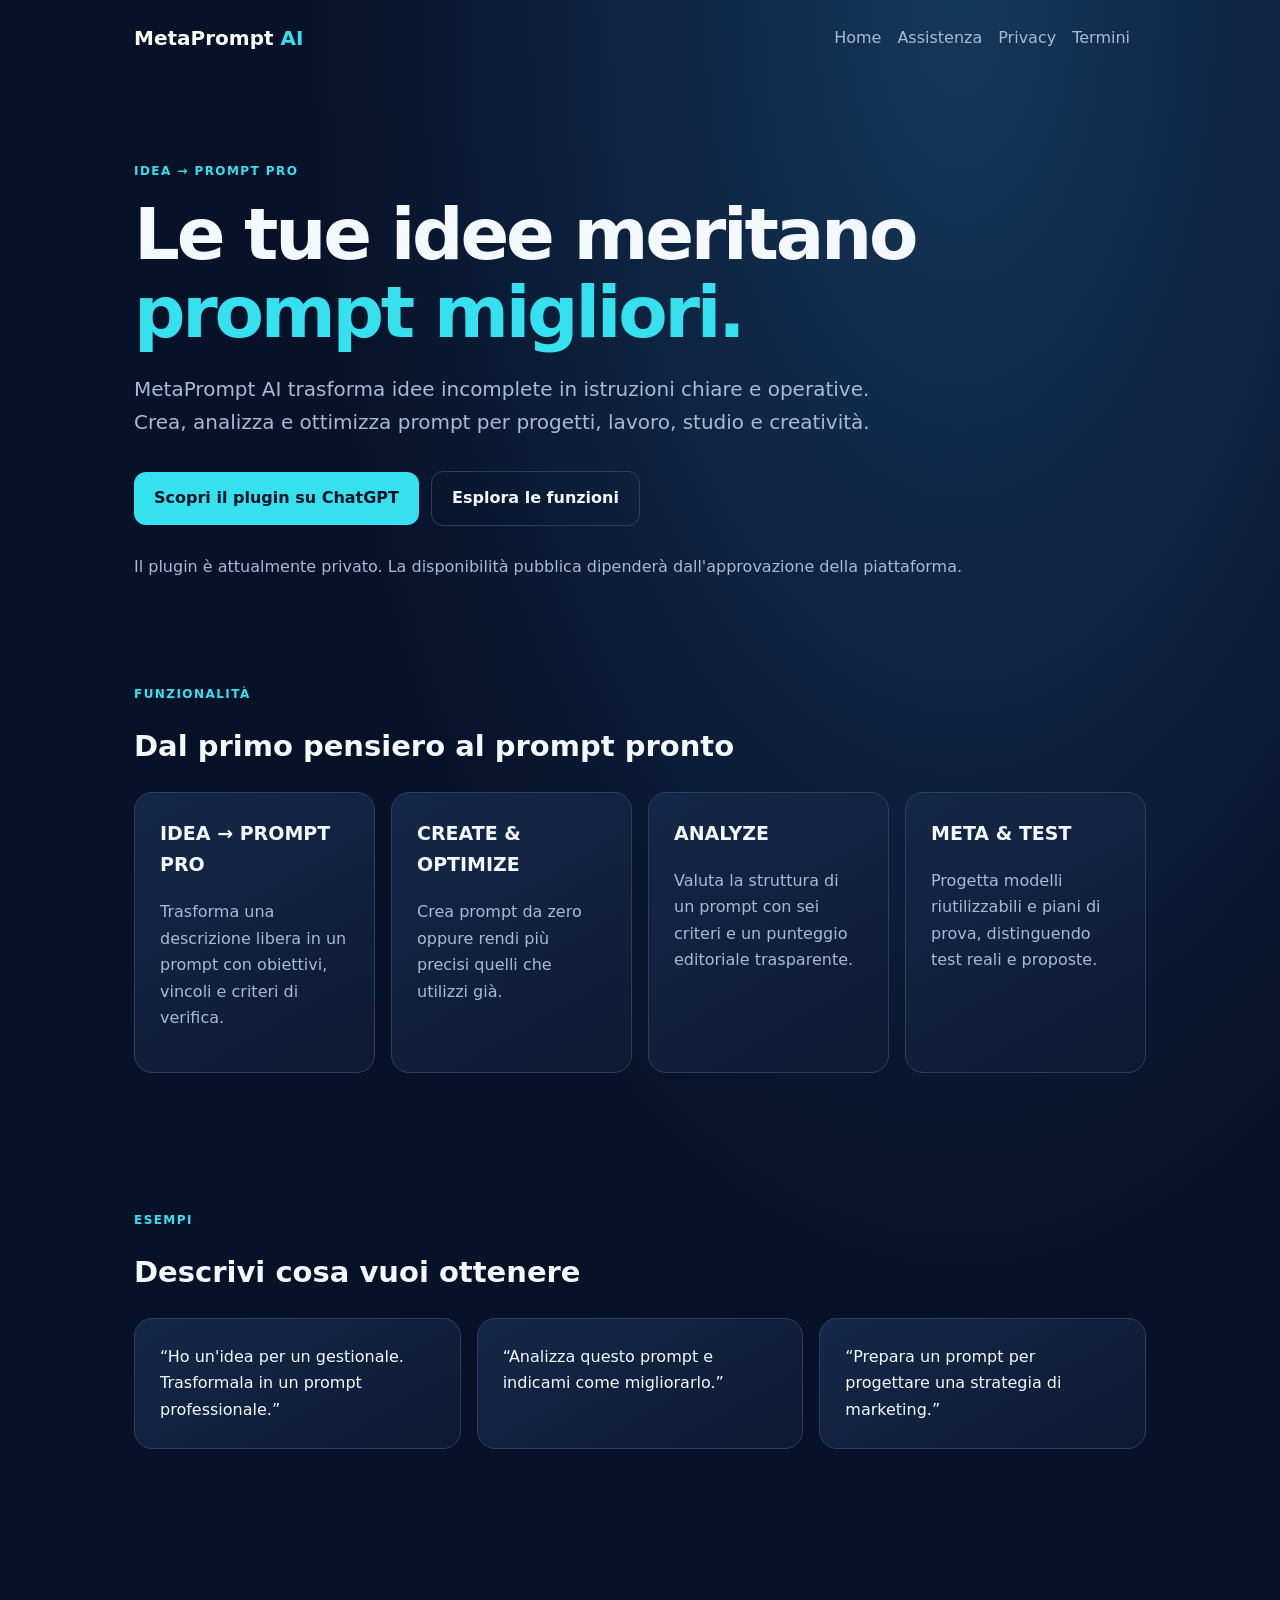
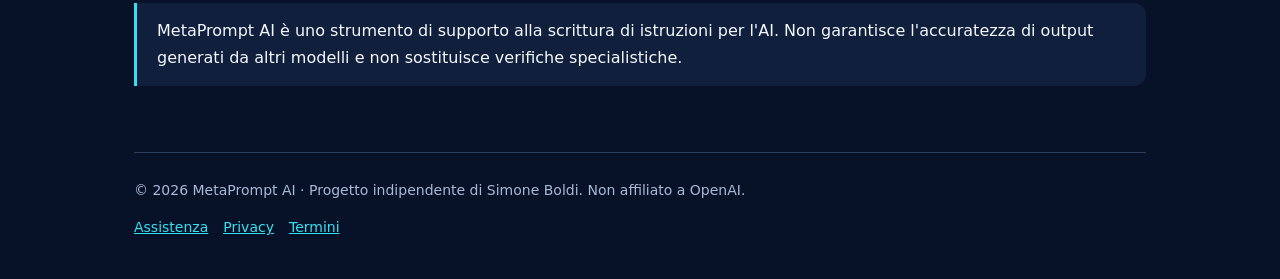
==== index.html @ 14efc8f8 "Add MetaPrompt AI public website: index.html" ====
<!doctype html><html lang="it"><head><meta charset="utf-8"><meta name="viewport" content="width=device-width,initial-scale=1"><meta name="description" content="MetaPrompt AI trasforma idee e richieste informali in prompt chiari, verificabili e pronti all'uso."><title>Dalle idee ai prompt professionali | MetaPrompt AI</title><link rel="stylesheet" href="style.css"><link rel="icon" href="icon.svg" type="image/svg+xml"></head><body><div class="wrap"><header class="nav"><a class="brand" href="index.html">MetaPrompt <span>AI</span></a><nav aria-label="Navigazione"><a href="index.html">Home</a><a href="support.html">Assistenza</a><a href="privacy.html">Privacy</a><a href="terms.html">Termini</a></nav></header><main><section class="hero"><div class="eyebrow">IDEA → PROMPT PRO</div><h1>Le tue idee meritano <span style="color:var(--accent)">prompt migliori.</span></h1><p class="lead">MetaPrompt AI trasforma idee incomplete in istruzioni chiare e operative. Crea, analizza e ottimizza prompt per progetti, lavoro, studio e creatività.</p><a class="button" href="https://chatgpt.com/plugins/plugins_6afe24accdf0819189e0e1247e2af42b">Scopri il plugin su ChatGPT</a><a class="button secondary" href="#funzioni">Esplora le funzioni</a><p class="muted">Il plugin è attualmente privato. La disponibilità pubblica dipenderà dall'approvazione della piattaforma.</p></section><section class="section" id="funzioni"><div class="eyebrow">Funzionalità</div><h2>Dal primo pensiero al prompt pronto</h2><div class="grid"><article class="card"><h3>IDEA → PROMPT PRO</h3><p>Trasforma una descrizione libera in un prompt con obiettivi, vincoli e criteri di verifica.</p></article><article class="card"><h3>CREATE & OPTIMIZE</h3><p>Crea prompt da zero oppure rendi più precisi quelli che utilizzi già.</p></article><article class="card"><h3>ANALYZE</h3><p>Valuta la struttura di un prompt con sei criteri e un punteggio editoriale trasparente.</p></article><article class="card"><h3>META & TEST</h3><p>Progetta modelli riutilizzabili e piani di prova, distinguendo test reali e proposte.</p></article></div></section><section class="section"><div class="eyebrow">Esempi</div><h2>Descrivi cosa vuoi ottenere</h2><div class="grid"><div class="card">“Ho un'idea per un gestionale. Trasformala in un prompt professionale.”</div><div class="card">“Analizza questo prompt e indicami come migliorarlo.”</div><div class="card">“Prepara un prompt per progettare una strategia di marketing.”</div></div></section><section class="section"><p class="note">MetaPrompt AI è uno strumento di supporto alla scrittura di istruzioni per l'AI. Non garantisce l'accuratezza di output generati da altri modelli e non sostituisce verifiche specialistiche.</p></section></main><footer><span>© 2026 MetaPrompt AI · Progetto indipendente di Simone Boldi. Non affiliato a OpenAI.</span><p><a href="support.html">Assistenza</a><a href="privacy.html">Privacy</a><a href="terms.html">Termini</a></p></footer></div></body></html>
---- style.css ----
:root{color-scheme:dark;--bg:#071229;--panel:#101f3b;--ink:#f4f8ff;--muted:#a8bad4;--accent:#36e1ef;--line:#29415e}*{box-sizing:border-box}body{margin:0;background:radial-gradient(ellipse at 75% 0%,#15375a 0%,var(--bg) 48%);color:var(--ink);font:16px/1.65 system-ui,-apple-system,Segoe UI,sans-serif}a{color:var(--accent)}.wrap{max-width:1060px;margin:auto;padding:0 24px}.nav{display:flex;align-items:center;justify-content:space-between;gap:16px;padding:22px 0;flex-wrap:wrap}.nav a{margin-right:16px;text-decoration:none;color:var(--muted)}.brand{font-weight:800;font-size:20px;color:white!important}.brand span{color:var(--accent)}.hero{padding:85px 0 65px}.eyebrow{color:var(--accent);font-weight:700;letter-spacing:.12em;text-transform:uppercase;font-size:12px}h1{font-size:clamp(40px,7vw,72px);line-height:1.08;letter-spacing:-.045em;max-width:820px;margin:14px 0 22px}h2{font-size:29px;line-height:1.2}h3{font-size:19px;margin-top:0}.lead{font-size:20px;color:var(--muted);max-width:740px}.button{display:inline-block;background:var(--accent);color:#031425!important;border-radius:12px;padding:13px 20px;font-weight:750;text-decoration:none;margin:12px 12px 12px 0}.button.secondary{background:transparent;color:var(--ink)!important;border:1px solid var(--line)}.grid{display:grid;grid-template-columns:repeat(auto-fit,minmax(235px,1fr));gap:16px;margin:28px 0 64px}.card{background:linear-gradient(150deg,#142849,#0c1a32);border:1px solid var(--line);border-radius:18px;padding:25px}.card p,.muted{color:var(--muted)}.section{padding:24px 0 50px}.content{max-width:800px;padding:48px 0 90px}.content h1{font-size:45px}.content h2{margin-top:36px}.content p,.content li{color:#cfdbeb}footer{border-top:1px solid var(--line);padding:26px 0;color:var(--muted);font-size:14px}footer a{margin-right:15px}.note{border-left:3px solid var(--accent);background:var(--panel);padding:15px 20px;border-radius:0 12px 12px 0}@media(max-width:600px){.hero{padding-top:42px}.nav{align-items:flex-start}}
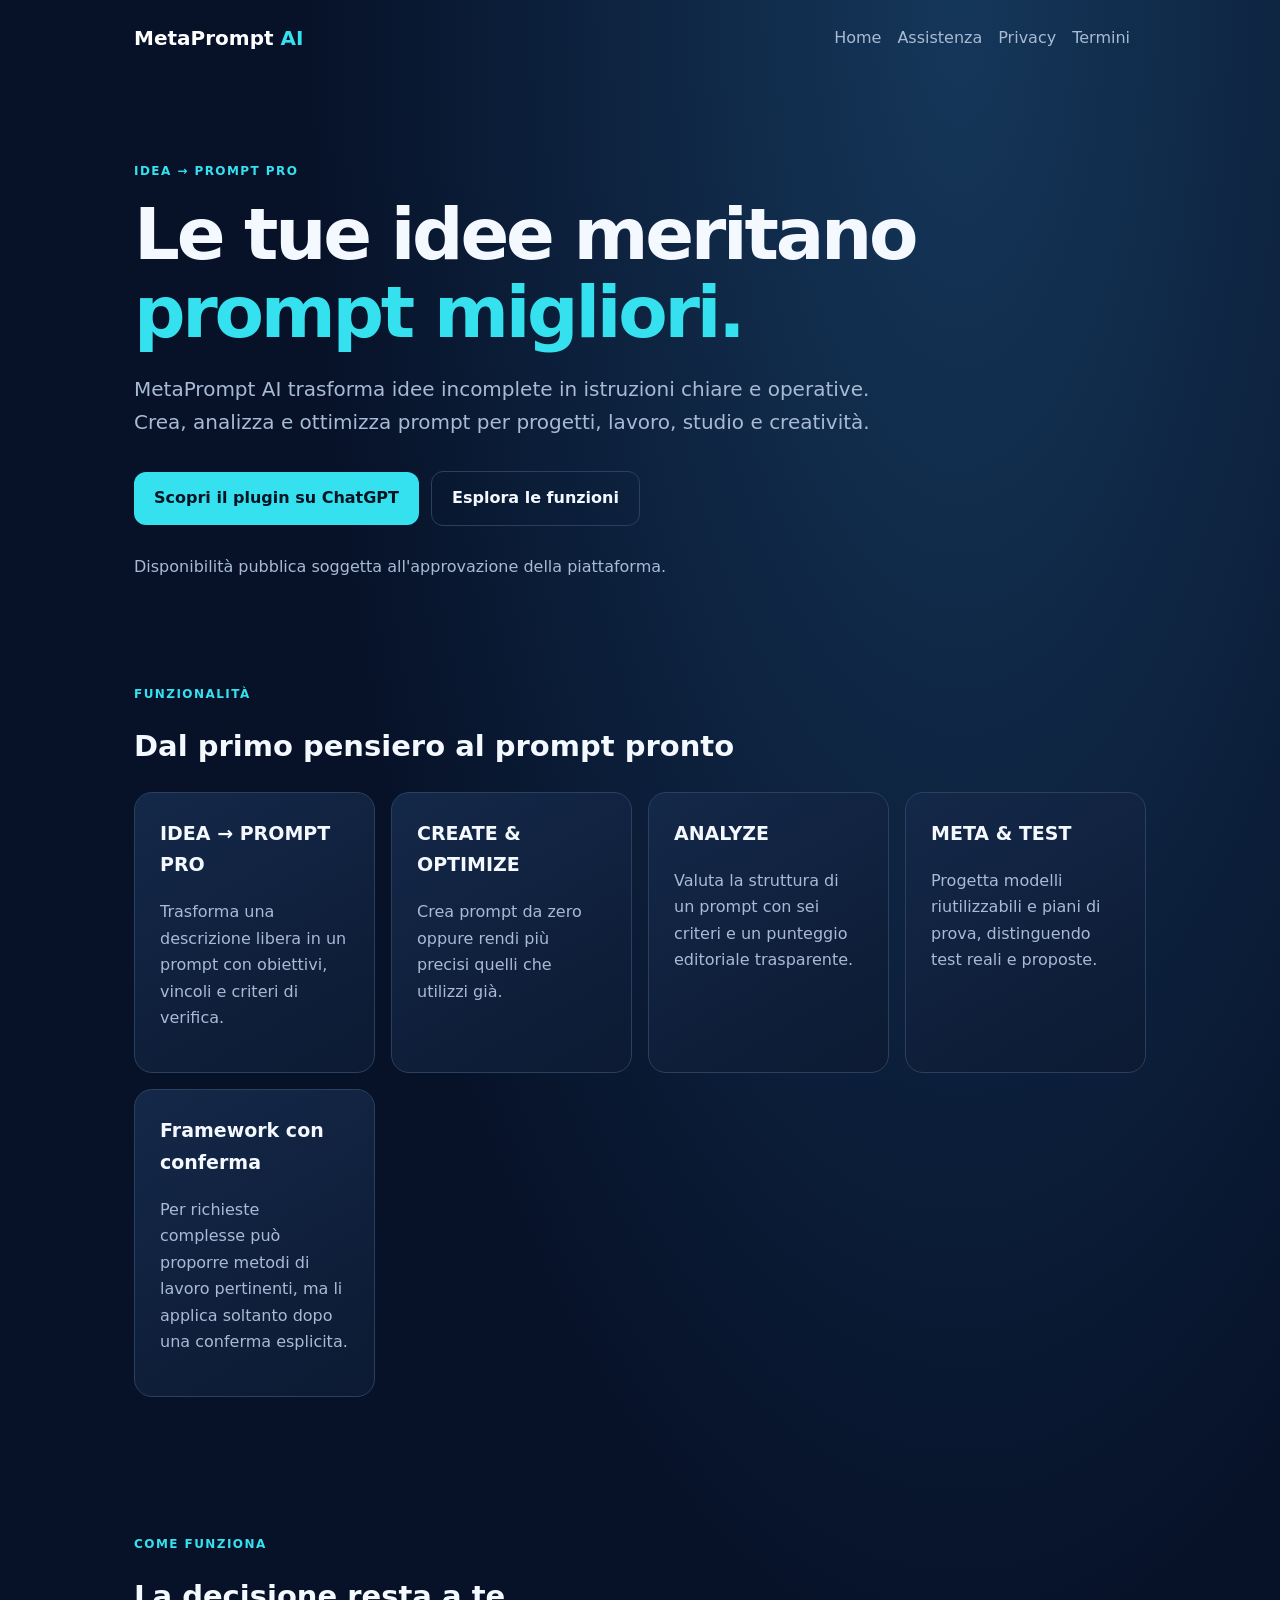
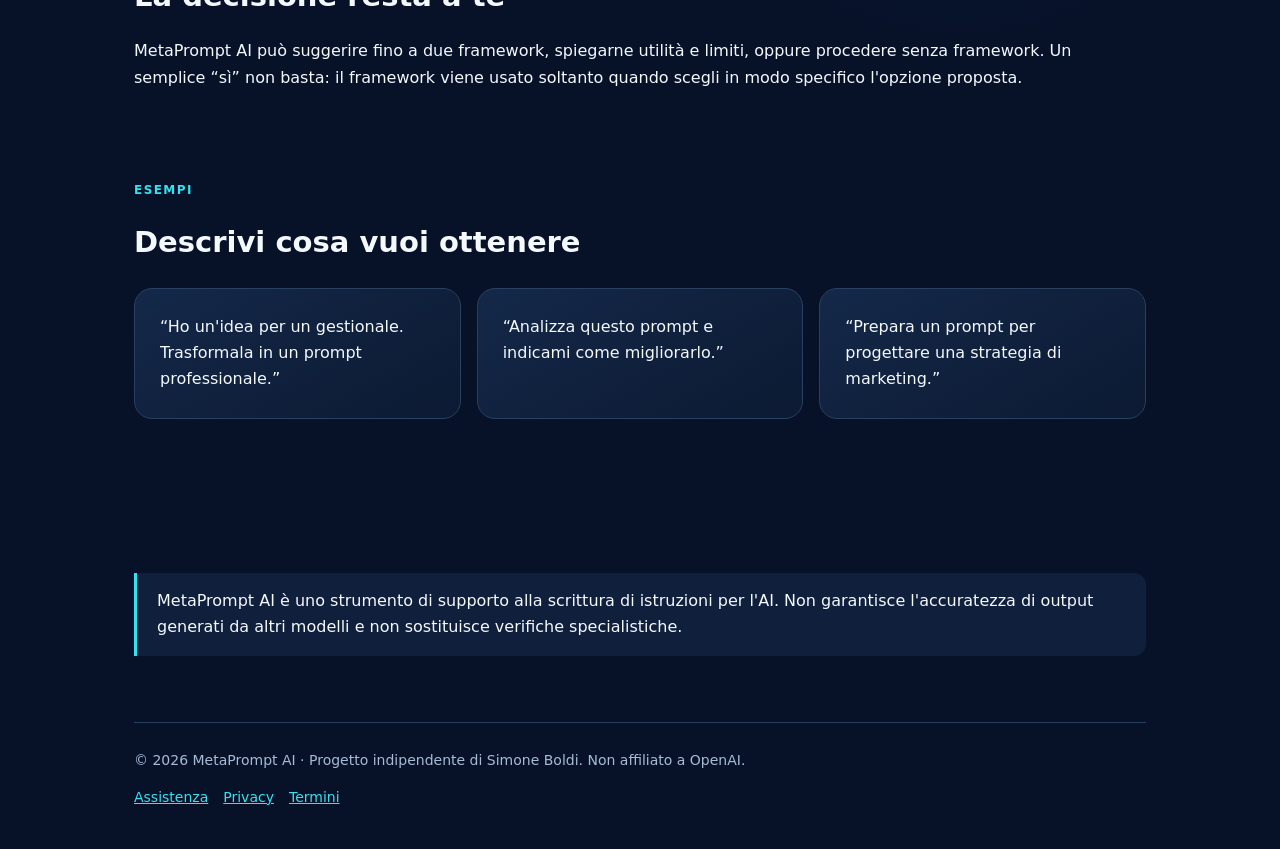
==== commit ec431510: "Update public site for MetaPrompt AI v1.3.0" ====
--- a/index.html
+++ b/index.html
@@ -1 +1 @@
-<!doctype html><html lang="it"><head><meta charset="utf-8"><meta name="viewport" content="width=device-width,initial-scale=1"><meta name="description" content="MetaPrompt AI trasforma idee e richieste informali in prompt chiari, verificabili e pronti all'uso."><title>Dalle idee ai prompt professionali | MetaPrompt AI</title><link rel="stylesheet" href="style.css"><link rel="icon" href="icon.svg" type="image/svg+xml"></head><body><div class="wrap"><header class="nav"><a class="brand" href="index.html">MetaPrompt <span>AI</span></a><nav aria-label="Navigazione"><a href="index.html">Home</a><a href="support.html">Assistenza</a><a href="privacy.html">Privacy</a><a href="terms.html">Termini</a></nav></header><main><section class="hero"><div class="eyebrow">IDEA → PROMPT PRO</div><h1>Le tue idee meritano <span style="color:var(--accent)">prompt migliori.</span></h1><p class="lead">MetaPrompt AI trasforma idee incomplete in istruzioni chiare e operative. Crea, analizza e ottimizza prompt per progetti, lavoro, studio e creatività.</p><a class="button" href="https://chatgpt.com/plugins/plugins_6afe24accdf0819189e0e1247e2af42b">Scopri il plugin su ChatGPT</a><a class="button secondary" href="#funzioni">Esplora le funzioni</a><p class="muted">Il plugin è attualmente privato. La disponibilità pubblica dipenderà dall'approvazione della piattaforma.</p></section><section class="section" id="funzioni"><div class="eyebrow">Funzionalità</div><h2>Dal primo pensiero al prompt pronto</h2><div class="grid"><article class="card"><h3>IDEA → PROMPT PRO</h3><p>Trasforma una descrizione libera in un prompt con obiettivi, vincoli e criteri di verifica.</p></article><article class="card"><h3>CREATE & OPTIMIZE</h3><p>Crea prompt da zero oppure rendi più precisi quelli che utilizzi già.</p></article><article class="card"><h3>ANALYZE</h3><p>Valuta la struttura di un prompt con sei criteri e un punteggio editoriale trasparente.</p></article><article class="card"><h3>META & TEST</h3><p>Progetta modelli riutilizzabili e piani di prova, distinguendo test reali e proposte.</p></article></div></section><section class="section"><div class="eyebrow">Esempi</div><h2>Descrivi cosa vuoi ottenere</h2><div class="grid"><div class="card">“Ho un'idea per un gestionale. Trasformala in un prompt professionale.”</div><div class="card">“Analizza questo prompt e indicami come migliorarlo.”</div><div class="card">“Prepara un prompt per progettare una strategia di marketing.”</div></div></section><section class="section"><p class="note">MetaPrompt AI è uno strumento di supporto alla scrittura di istruzioni per l'AI. Non garantisce l'accuratezza di output generati da altri modelli e non sostituisce verifiche specialistiche.</p></section></main><footer><span>© 2026 MetaPrompt AI · Progetto indipendente di Simone Boldi. Non affiliato a OpenAI.</span><p><a href="support.html">Assistenza</a><a href="privacy.html">Privacy</a><a href="terms.html">Termini</a></p></footer></div></body></html>+<!doctype html><html lang="it"><head><meta charset="utf-8"><meta name="viewport" content="width=device-width,initial-scale=1"><meta name="description" content="MetaPrompt AI trasforma idee e richieste informali in prompt chiari, verificabili e pronti all'uso."><title>Dalle idee ai prompt professionali | MetaPrompt AI</title><link rel="stylesheet" href="style.css"><link rel="icon" href="icon.svg" type="image/svg+xml"></head><body><div class="wrap"><header class="nav"><a class="brand" href="index.html">MetaPrompt <span>AI</span></a><nav aria-label="Navigazione"><a href="index.html">Home</a><a href="support.html">Assistenza</a><a href="privacy.html">Privacy</a><a href="terms.html">Termini</a></nav></header><main><section class="hero"><div class="eyebrow">IDEA → PROMPT PRO</div><h1>Le tue idee meritano <span style="color:var(--accent)">prompt migliori.</span></h1><p class="lead">MetaPrompt AI trasforma idee incomplete in istruzioni chiare e operative. Crea, analizza e ottimizza prompt per progetti, lavoro, studio e creatività.</p><a class="button" href="https://chatgpt.com/plugins/plugins_6afe24accdf0819189e0e1247e2af42b">Scopri il plugin su ChatGPT</a><a class="button secondary" href="#funzioni">Esplora le funzioni</a><p class="muted">Disponibilità pubblica soggetta all'approvazione della piattaforma.</p></section><section class="section" id="funzioni"><div class="eyebrow">Funzionalità</div><h2>Dal primo pensiero al prompt pronto</h2><div class="grid"><article class="card"><h3>IDEA → PROMPT PRO</h3><p>Trasforma una descrizione libera in un prompt con obiettivi, vincoli e criteri di verifica.</p></article><article class="card"><h3>CREATE &amp; OPTIMIZE</h3><p>Crea prompt da zero oppure rendi più precisi quelli che utilizzi già.</p></article><article class="card"><h3>ANALYZE</h3><p>Valuta la struttura di un prompt con sei criteri e un punteggio editoriale trasparente.</p></article><article class="card"><h3>META &amp; TEST</h3><p>Progetta modelli riutilizzabili e piani di prova, distinguendo test reali e proposte.</p></article><article class="card"><h3>Framework con conferma</h3><p>Per richieste complesse può proporre metodi di lavoro pertinenti, ma li applica soltanto dopo una conferma esplicita.</p></article></div></section><section class="section"><div class="eyebrow">Come funziona</div><h2>La decisione resta a te</h2><p>MetaPrompt AI può suggerire fino a due framework, spiegarne utilità e limiti, oppure procedere senza framework. Un semplice “sì” non basta: il framework viene usato soltanto quando scegli in modo specifico l'opzione proposta.</p></section><section class="section"><div class="eyebrow">Esempi</div><h2>Descrivi cosa vuoi ottenere</h2><div class="grid"><div class="card">“Ho un'idea per un gestionale. Trasformala in un prompt professionale.”</div><div class="card">“Analizza questo prompt e indicami come migliorarlo.”</div><div class="card">“Prepara un prompt per progettare una strategia di marketing.”</div></div></section><section class="section"><p class="note">MetaPrompt AI è uno strumento di supporto alla scrittura di istruzioni per l'AI. Non garantisce l'accuratezza di output generati da altri modelli e non sostituisce verifiche specialistiche.</p></section></main><footer><span>© 2026 MetaPrompt AI · Progetto indipendente di Simone Boldi. Non affiliato a OpenAI.</span><p><a href="support.html">Assistenza</a><a href="privacy.html">Privacy</a><a href="terms.html">Termini</a></p></footer></div></body></html>
